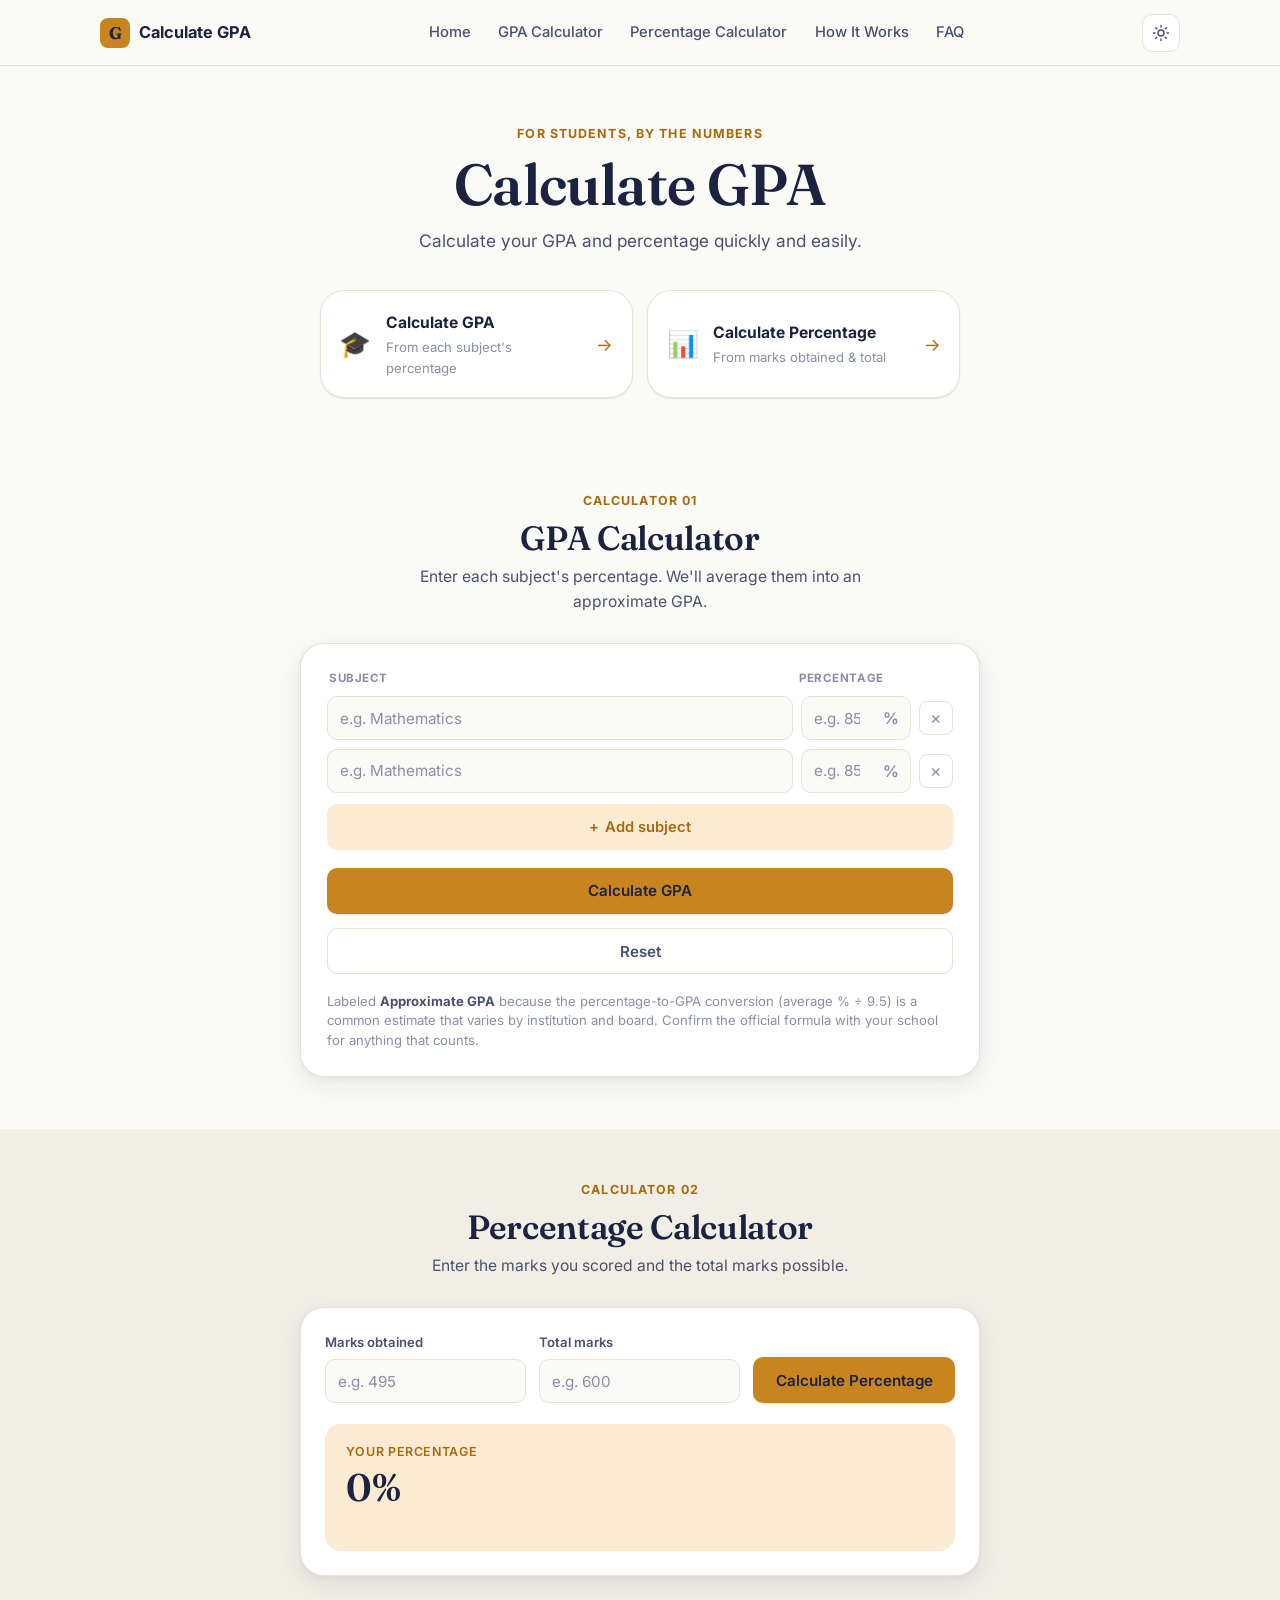
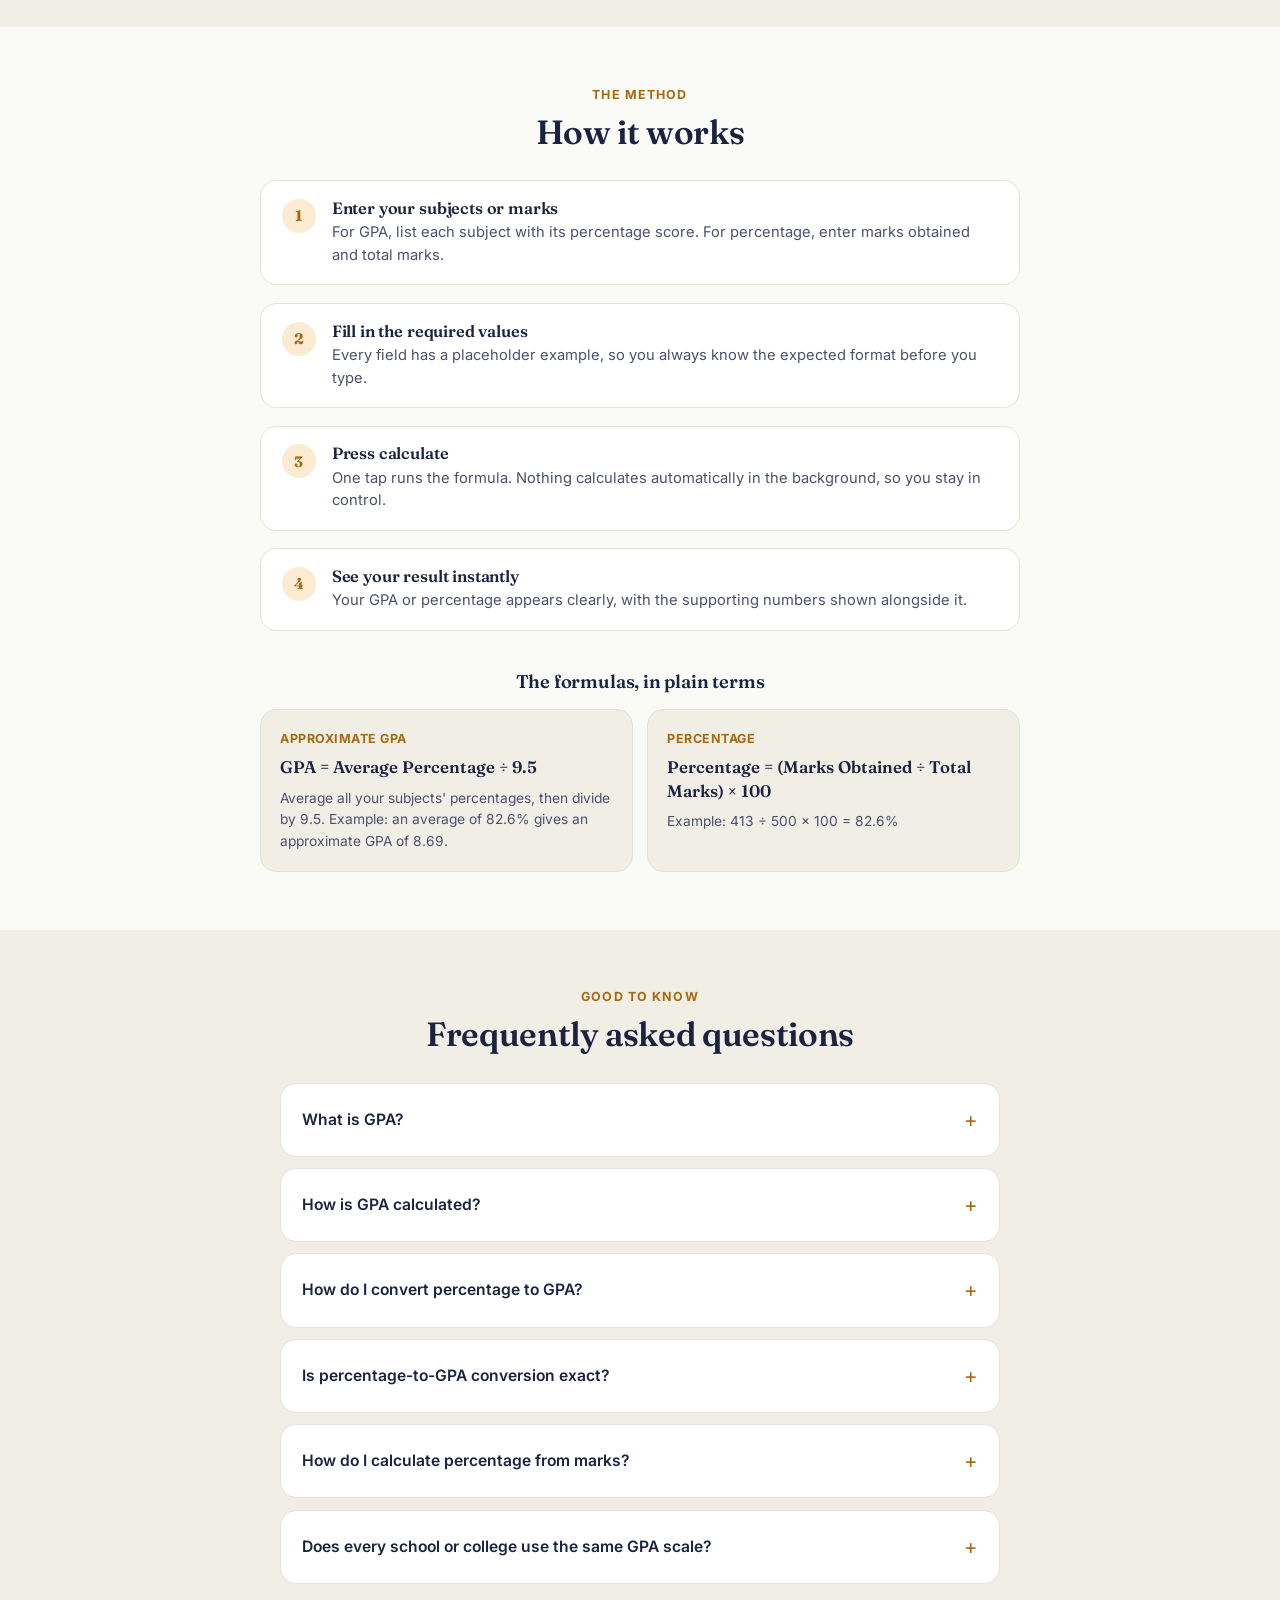
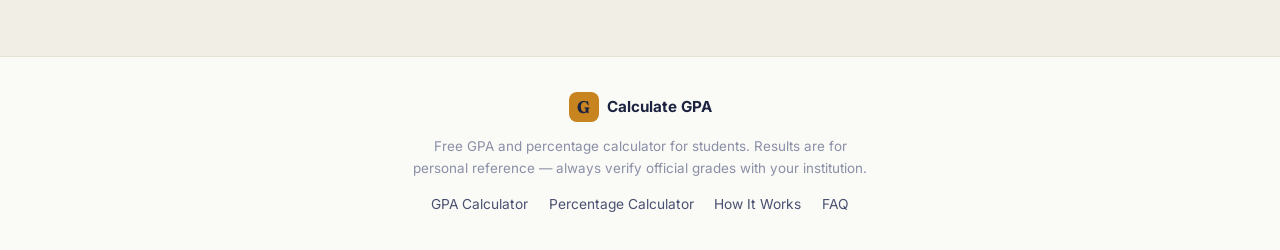
==== index.html @ 75e06c28 "Update index.html" ====
<!DOCTYPE html>
<html lang="en">
<head>
  <meta charset="UTF-8" />
  <meta name="viewport" content="width=device-width, initial-scale=1.0, viewport-fit=cover" />
  <title>Calculate GPA — Free GPA & Percentage Calculator for Students</title>
  <meta name="description" content="Calculate an approximate GPA from your subjects' percentages, or find your percentage from marks obtained and total — instantly, free, no sign-up." />
  <meta name="keywords" content="GPA calculator, calculate GPA, percentage to GPA, GPA from percentage, percentage calculator, marks percentage calculator, approximate GPA calculator" />
  <meta name="author" content="Calculate GPA" />
  <!-- Placeholder domain below — replace calculategpa.app with your real
       domain once deployed (affects SEO canonical URL and social previews). -->
  <link rel="canonical" href="https://calculategpa.app/" />

  <!-- Open Graph -->
  <meta property="og:type" content="website" />
  <meta property="og:title" content="Calculate GPA — Free GPA & Percentage Calculator" />
  <meta property="og:description" content="Calculate an approximate GPA from your subjects' percentages, or find your percentage from marks obtained and total — instantly and free." />
  <meta property="og:url" content="https://calculategpa.app/" />
  <meta property="og:site_name" content="Calculate GPA" />
  <!-- og:image and twitter:image use a relative path here so this project works
       out of the box on any host. Once deployed, consider switching these to an
       absolute URL (e.g. https://yourdomain.com/og-image.png) — some platforms
       (like older link-preview bots) require an absolute path to render previews. -->
  <meta property="og:image" content="og-image.png" />
  <meta property="og:image:width" content="1200" />
  <meta property="og:image:height" content="630" />
  <meta name="twitter:card" content="summary_large_image" />
  <meta name="twitter:title" content="Calculate GPA — Free GPA & Percentage Calculator" />
  <meta name="twitter:description" content="Calculate an approximate GPA from your subjects' percentages, or find your percentage from marks obtained and total — instantly and free." />
  <meta name="twitter:image" content="og-image.png" />

  <meta name="theme-color" content="#1B2340" media="(prefers-color-scheme: dark)" />
  <meta name="theme-color" content="#FAFAF7" media="(prefers-color-scheme: light)" />

<meta name="google-site-verification" content="77v5NJNTMeL6PAMxbau5lH5XI0t3CmDGJPpWb3Ew_7k" />

  <link rel="icon" href="data:image/svg+xml,%3Csvg xmlns='http://www.w3.org/2000/svg' viewBox='0 0 100 100'%3E%3Crect width='100' height='100' rx='22' fill='%23E8A33D'/%3E%3Ctext x='50' y='68' font-size='54' font-family='Georgia,serif' font-weight='700' fill='%231B2340' text-anchor='middle'%3EG%3C/text%3E%3C/svg%3E" />

  <link rel="preconnect" href="https://fonts.googleapis.com" />
  <link rel="preconnect" href="https://fonts.gstatic.com" crossorigin />
  <link href="https://fonts.googleapis.com/css2?family=Fraunces:opsz,wght@9..144,500;9..144,600;9..144,700&family=Inter:wght@400;500;600;700;800&display=swap" rel="stylesheet" />

  <link rel="stylesheet" href="styles.css" />

  <script type="application/ld+json">
  {
    "@context": "https://schema.org",
    "@type": "WebApplication",
    "name": "Calculate GPA",
    "url": "https://calculategpa.app/",
    "applicationCategory": "EducationApplication",
    "operatingSystem": "Any",
    "offers": { "@type": "Offer", "price": "0", "priceCurrency": "USD" },
    "description": "Free online GPA calculator and percentage calculator for students. Estimate your GPA from each subject's percentage, or find your percentage from marks obtained and total."
  }
  </script>
  <script type="application/ld+json">
  {
    "@context": "https://schema.org",
    "@type": "FAQPage",
    "mainEntity": [
      {
        "@type": "Question",
        "name": "What is GPA?",
        "acceptedAnswer": { "@type": "Answer", "text": "GPA stands for Grade Point Average. It is a single number that summarizes your academic performance by converting each grade into a point value and averaging those points, usually weighted by credit hours." }
      },
      {
        "@type": "Question",
        "name": "How is GPA calculated?",
        "acceptedAnswer": { "@type": "Answer", "text": "This calculator averages the percentage you enter for each subject, then divides that average by 9.5 to estimate your GPA: Approximate GPA = Average Percentage ÷ 9.5. Some institutions instead calculate official GPA from letter grades and credit hours, so always confirm the exact method your school uses." }
      },
      {
        "@type": "Question",
        "name": "How do I convert percentage to GPA?",
        "acceptedAnswer": { "@type": "Answer", "text": "A common approximation used by many institutions is GPA = Percentage ÷ 9.5. For example, 82.6% gives an approximate GPA of 8.69." }
      },
      {
        "@type": "Question",
        "name": "Is percentage-to-GPA conversion exact?",
        "acceptedAnswer": { "@type": "Answer", "text": "No. It is an approximation. Different schools, colleges, and countries use different scales, so always confirm the official formula used by your institution for anything official." }
      },
      {
        "@type": "Question",
        "name": "How do I calculate percentage from marks?",
        "acceptedAnswer": { "@type": "Answer", "text": "Percentage = (Marks Obtained ÷ Total Marks) × 100. For example, 413 out of 500 marks equals 82.6%." }
      },
      {
        "@type": "Question",
        "name": "Does every school or college use the same GPA scale?",
        "acceptedAnswer": { "@type": "Answer", "text": "No. GPA scales vary widely — common ones include 4.0, 5.0, and 10.0 scales, each with its own grade-point mapping. Always check your institution's official grading policy." }
      }
    ]
  }
  </script>

</head>
<body>
  <a class="skip-link" href="#main">Skip to content</a>

  <header class="site-header" id="top">
    <div class="header-inner">
      <a class="brand" href="#top" aria-label="Calculate GPA home">
        <span class="brand-mark" aria-hidden="true">G</span>
        <span class="brand-name">Calculate GPA</span>
      </a>

      <nav class="main-nav" aria-label="Primary">
        <a href="#top">Home</a>
        <a href="#gpa-calculator">GPA Calculator</a>
        <a href="#percentage-calculator">Percentage Calculator</a>
        <a href="#how-it-works">How It Works</a>
        <a href="#faq">FAQ</a>
      </nav>

      <div class="header-actions">
        <button type="button" class="theme-toggle" id="themeToggle" aria-label="Switch to light mode" aria-pressed="false">
          <svg class="icon-sun" width="18" height="18" viewBox="0 0 24 24" fill="none" stroke="currentColor" stroke-width="2" stroke-linecap="round" aria-hidden="true"><circle cx="12" cy="12" r="4"/><path d="M12 2v2M12 20v2M4.93 4.93l1.41 1.41M17.66 17.66l1.41 1.41M2 12h2M20 12h2M6.34 17.66l-1.41 1.41M19.07 4.93l-1.41 1.41"/></svg>
          <svg class="icon-moon" width="18" height="18" viewBox="0 0 24 24" fill="none" stroke="currentColor" stroke-width="2" stroke-linecap="round" stroke-linejoin="round" aria-hidden="true"><path d="M21 12.79A9 9 0 1 1 11.21 3 7 7 0 0 0 21 12.79z"/></svg>
        </button>
        <button type="button" class="nav-toggle" id="navToggle" aria-label="Open menu" aria-expanded="false" aria-controls="main-nav">
          <span></span><span></span><span></span>
        </button>
      </div>
    </div>
  </header>

  <main id="main">

    <!-- HERO -->
    <section class="hero">
      <div class="hero-inner">
        <p class="eyebrow">For students, by the numbers</p>
        <h1>Calculate GPA</h1>
        <p class="hero-sub">Calculate your GPA and percentage quickly and easily.</p>

        <div class="hero-cards">
          <a href="#gpa-calculator" class="hero-card hero-card--gpa">
            <span class="hero-card-icon" aria-hidden="true">🎓</span>
            <span class="hero-card-text">
              <span class="hero-card-title">Calculate GPA</span>
              <span class="hero-card-desc">From each subject's percentage</span>
            </span>
            <span class="hero-card-arrow" aria-hidden="true">→</span>
          </a>
          <a href="#percentage-calculator" class="hero-card hero-card--pct">
            <span class="hero-card-icon" aria-hidden="true">📊</span>
            <span class="hero-card-text">
              <span class="hero-card-title">Calculate Percentage</span>
              <span class="hero-card-desc">From marks obtained &amp; total</span>
            </span>
            <span class="hero-card-arrow" aria-hidden="true">→</span>
          </a>
        </div>
      </div>
    </section>

    <!-- GPA CALCULATOR -->
    <section class="calc-section" id="gpa-calculator" aria-labelledby="gpa-heading">
      <div class="calc-inner">
        <div class="section-head">
          <p class="eyebrow">Calculator 01</p>
          <h2 id="gpa-heading">GPA Calculator</h2>
          <p class="section-sub">Enter each subject's percentage. We'll average them into an approximate GPA.</p>
        </div>

        <div class="calc-card">
          <form id="gpaForm" novalidate>
            <div class="subject-table">
              <div class="subject-row-head" aria-hidden="true">
                <span>Subject</span>
                <span>Percentage</span>
                <span></span>
              </div>
              <div id="subjectList" class="subject-list"></div>
            </div>

            <button type="button" id="addSubjectBtn" class="btn btn--ghost btn--add">
              <span aria-hidden="true">+</span> Add subject
            </button>

            <p id="gpaError" class="form-error" role="alert" hidden></p>

            <button type="submit" class="btn btn--primary btn--calculate">Calculate GPA</button>
          </form>

          <div class="result-panel" id="gpaResultPanel" hidden tabindex="-1">
            <p class="result-eyebrow">Approximate GPA</p>
            <div class="result-body">
              <div class="result-seal" id="gpaSeal">
                <svg class="seal-ring" viewBox="0 0 120 120" aria-hidden="true">
                  <circle cx="60" cy="60" r="54" />
                </svg>
                <div class="seal-value" id="gpaValue">0.00</div>
              </div>
              <dl class="result-stats">
                <div class="result-stat">
                  <dt>Average percentage</dt>
                  <dd id="avgPercentage">0%</dd>
                </div>
                <div class="result-stat">
                  <dt>Subjects counted</dt>
                  <dd id="subjectCount">0</dd>
                </div>
              </dl>
            </div>
          </div>

          <button type="button" id="resetGpaBtn" class="btn btn--reset btn--reset-block">Reset</button>

          <p class="approx-note">Labeled <strong>Approximate GPA</strong> because the percentage-to-GPA conversion (average % ÷ 9.5) is a common estimate that varies by institution and board. Confirm the official formula with your school for anything that counts.</p>
        </div>
      </div>
    </section>

    <!-- PERCENTAGE CALCULATOR -->
    <section class="calc-section calc-section--alt" id="percentage-calculator" aria-labelledby="pct-heading">
      <div class="calc-inner">
        <div class="section-head">
          <p class="eyebrow">Calculator 02</p>
          <h2 id="pct-heading">Percentage Calculator</h2>
          <p class="section-sub">Enter the marks you scored and the total marks possible.</p>
        </div>

        <div class="calc-card calc-card--compact">
          <form id="pctForm" class="inline-form" novalidate>
            <div class="field">
              <label for="marksObtained">Marks obtained</label>
              <input type="number" id="marksObtained" name="marksObtained" inputmode="decimal" step="0.01" min="0" placeholder="e.g. 495" required />
            </div>
            <div class="field">
              <label for="marksTotal">Total marks</label>
              <input type="number" id="marksTotal" name="marksTotal" inputmode="decimal" step="0.01" min="0.01" placeholder="e.g. 600" required />
            </div>
            <button type="submit" class="btn btn--primary">Calculate Percentage</button>
          </form>
          <p id="pctFormError" class="form-error" role="alert" hidden></p>

          <div class="mini-result" id="pctFormResult" hidden>
            <span class="mini-result-label">Your percentage</span>
            <span class="mini-result-value" id="pctFormValue">0%</span>
            <span class="mini-result-tag" id="pctFormSub">&nbsp;</span>
          </div>
        </div>
      </div>
    </section>

    <!-- HOW IT WORKS -->
    <section class="how-section" id="how-it-works" aria-labelledby="how-heading">
      <div class="how-inner">
        <div class="section-head">
          <p class="eyebrow">The method</p>
          <h2 id="how-heading">How it works</h2>
        </div>

        <ol class="steps-list">
          <li class="step">
            <span class="step-index">1</span>
            <div class="step-body">
              <h3>Enter your subjects or marks</h3>
              <p>For GPA, list each subject with its percentage score. For percentage, enter marks obtained and total marks.</p>
            </div>
          </li>
          <li class="step">
            <span class="step-index">2</span>
            <div class="step-body">
              <h3>Fill in the required values</h3>
              <p>Every field has a placeholder example, so you always know the expected format before you type.</p>
            </div>
          </li>
          <li class="step">
            <span class="step-index">3</span>
            <div class="step-body">
              <h3>Press calculate</h3>
              <p>One tap runs the formula. Nothing calculates automatically in the background, so you stay in control.</p>
            </div>
          </li>
          <li class="step">
            <span class="step-index">4</span>
            <div class="step-body">
              <h3>See your result instantly</h3>
              <p>Your GPA or percentage appears clearly, with the supporting numbers shown alongside it.</p>
            </div>
          </li>
        </ol>

        <div class="formula-block">
          <h3>The formulas, in plain terms</h3>
          <div class="formula-grid">
            <div class="formula-card">
              <p class="formula-name">Approximate GPA</p>
              <p class="formula-expr">GPA = Average Percentage ÷ 9.5</p>
              <p class="formula-desc">Average all your subjects' percentages, then divide by 9.5. Example: an average of 82.6% gives an approximate GPA of 8.69.</p>
            </div>
            <div class="formula-card">
              <p class="formula-name">Percentage</p>
              <p class="formula-expr">Percentage = (Marks Obtained ÷ Total Marks) × 100</p>
              <p class="formula-desc">Example: 413 ÷ 500 × 100 = 82.6%</p>
            </div>
          </div>
        </div>
      </div>
    </section>

    <!-- FAQ -->
    <section class="faq-section" id="faq" aria-labelledby="faq-heading">
      <div class="faq-inner">
        <div class="section-head">
          <p class="eyebrow">Good to know</p>
          <h2 id="faq-heading">Frequently asked questions</h2>
        </div>

        <div class="faq-list">
          <details class="faq-item">
            <summary>What is GPA?</summary>
            <p>GPA stands for Grade Point Average. It's a single number that summarizes your academic performance by converting each grade into a point value and averaging those points, typically weighted by credit hours.</p>
          </details>
          <details class="faq-item">
            <summary>How is GPA calculated?</summary>
            <p>This calculator averages the percentage you enter for each subject, then divides that average by 9.5: <strong>Approximate GPA = Average Percentage ÷ 9.5</strong>. Some institutions instead calculate official GPA from letter grades and credit hours, so always confirm the exact method your school uses.</p>
          </details>
          <details class="faq-item">
            <summary>How do I convert percentage to GPA?</summary>
            <p>A widely used approximation is <strong>GPA = Percentage ÷ 9.5</strong>. For example, 82.6% gives an approximate GPA of 8.69. This tool labels that result "Approximate GPA" for that reason.</p>
          </details>
          <details class="faq-item">
            <summary>Is percentage-to-GPA conversion exact?</summary>
            <p>No — it's an approximation, not an official conversion. Different boards, schools, and countries use different scales and formulas, so always confirm the exact method used by your own institution for anything official.</p>
          </details>
          <details class="faq-item">
            <summary>How do I calculate percentage from marks?</summary>
            <p><strong>Percentage = (Marks Obtained ÷ Total Marks) × 100.</strong> For example, scoring 413 out of 500 marks gives 82.6%.</p>
          </details>
          <details class="faq-item">
            <summary>Does every school or college use the same GPA scale?</summary>
            <p>No. Common scales include 4.0, 5.0, and 10.0, each with its own grade-point mapping, and some institutions define their own entirely. Always check your school's official grading policy when it matters for your records.</p>
          </details>
        </div>
      </div>
    </section>

  </main>

  <footer class="site-footer">
    <div class="footer-inner">
      <div class="footer-brand">
        <span class="brand-mark" aria-hidden="true">G</span>
        <span>Calculate GPA</span>
      </div>
      <p class="footer-note">Free GPA and percentage calculator for students. Results are for personal reference — always verify official grades with your institution.</p>
      <nav class="footer-nav" aria-label="Footer">
        <a href="#gpa-calculator">GPA Calculator</a>
        <a href="#percentage-calculator">Percentage Calculator</a>
        <a href="#how-it-works">How It Works</a>
        <a href="#faq">FAQ</a>
      </nav>
    </div>
  </footer>

  <script src="script.js"></script>
</body>
</html>
---- styles.css ----
/* ==========================================================================
   Calculate GPA — Design tokens
   Palette: ink navy + paper + chalk-gold accent (report-card / transcript feel)
   Type: Fraunces (display/numerals) + Inter (UI)
   ========================================================================== */

:root {
  /* Light theme (default) */
  --bg: #FAFAF7;
  --bg-alt: #F1EEE6;
  --surface: #FFFFFF;
  --surface-border: #E7E2D6;
  --ink: #1B2340;
  --ink-soft: #4A5170;
  --ink-faint: #8A8FA6;
  --accent: #C7841F;
  --accent-strong: #A9690F;
  --accent-tint: #FBEBD3;
  --good: #2F7D5A;
  --good-tint: #E1F1E9;
  --bad: #B84C3E;
  --bad-tint: #FBE7E3;
  --shadow-sm: 0 1px 2px rgba(27, 35, 64, 0.06), 0 1px 1px rgba(27, 35, 64, 0.04);
  --shadow-md: 0 8px 24px rgba(27, 35, 64, 0.08), 0 2px 6px rgba(27, 35, 64, 0.05);
  --shadow-lg: 0 20px 48px rgba(27, 35, 64, 0.14), 0 4px 12px rgba(27, 35, 64, 0.06);
  --radius-sm: 10px;
  --radius-md: 16px;
  --radius-lg: 24px;
  --focus-ring: #C7841F;

  --font-display: "Fraunces", Georgia, serif;
  --font-body: "Inter", -apple-system, BlinkMacSystemFont, "Segoe UI", sans-serif;

  color-scheme: light;
}

:root.dark {
  --bg: #14192C;
  --bg-alt: #1B2340;
  --surface: #1E2540;
  --surface-border: #333C60;
  --ink: #F3F2EC;
  --ink-soft: #C4C8DA;
  --ink-faint: #8991B5;
  --accent: #F0B24B;
  --accent-strong: #F6C56E;
  --accent-tint: rgba(240, 178, 75, 0.14);
  --good: #6FCB9F;
  --good-tint: rgba(111, 203, 159, 0.14);
  --bad: #E58A7C;
  --bad-tint: rgba(229, 138, 124, 0.14);
  --shadow-sm: 0 1px 2px rgba(0, 0, 0, 0.3);
  --shadow-md: 0 8px 24px rgba(0, 0, 0, 0.35);
  --shadow-lg: 0 24px 56px rgba(0, 0, 0, 0.45);
  --focus-ring: #F0B24B;

  color-scheme: dark;
}

* { box-sizing: border-box; }
html { scroll-behavior: smooth; }

@media (prefers-reduced-motion: reduce) {
  html { scroll-behavior: auto; }
  *, *::before, *::after {
    animation-duration: 0.01ms !important;
    animation-iteration-count: 1 !important;
    transition-duration: 0.01ms !important;
    scroll-behavior: auto !important;
  }
}

body {
  margin: 0;
  background: var(--bg);
  color: var(--ink);
  font-family: var(--font-body);
  font-size: 16px;
  line-height: 1.55;
  -webkit-font-smoothing: antialiased;
  transition: background 0.25s ease, color 0.25s ease;
}

h1, h2, h3 {
  font-family: var(--font-display);
  color: var(--ink);
  margin: 0;
  line-height: 1.12;
  letter-spacing: -0.01em;
}

p { margin: 0; }
ul, ol { margin: 0; padding: 0; }
button { font-family: inherit; }

a {
  color: inherit;
  text-decoration: none;
}

:focus-visible {
  outline: 2px solid var(--focus-ring);
  outline-offset: 2px;
  border-radius: 4px;
}

.skip-link {
  position: absolute;
  left: -9999px;
  top: 0;
  background: var(--accent);
  color: var(--ink);
  padding: 0.75rem 1.25rem;
  z-index: 1000;
  border-radius: 0 0 8px 0;
  font-weight: 600;
}
.skip-link:focus { left: 0; }

.sr-only {
  position: absolute;
  width: 1px;
  height: 1px;
  padding: 0;
  margin: -1px;
  overflow: hidden;
  clip: rect(0, 0, 0, 0);
  white-space: nowrap;
  border: 0;
}

.eyebrow {
  font-family: var(--font-body);
  font-size: 0.78rem;
  font-weight: 700;
  letter-spacing: 0.09em;
  text-transform: uppercase;
  color: var(--accent-strong);
  margin: 0 0 0.6rem;
}

/* ==========================================================================
   Header
   ========================================================================== */

.site-header {
  position: sticky;
  top: 0;
  z-index: 100;
  background: color-mix(in srgb, var(--bg) 88%, transparent);
  backdrop-filter: blur(10px);
  -webkit-backdrop-filter: blur(10px);
  border-bottom: 1px solid var(--surface-border);
}

.header-inner {
  max-width: 1120px;
  margin: 0 auto;
  padding: 0.85rem 1.25rem;
  display: flex;
  align-items: center;
  justify-content: space-between;
  gap: 1rem;
}

.brand {
  display: flex;
  align-items: center;
  gap: 0.55rem;
  font-weight: 700;
  font-size: 1.02rem;
}

.brand-mark {
  display: inline-flex;
  align-items: center;
  justify-content: center;
  width: 30px;
  height: 30px;
  border-radius: 8px;
  background: var(--accent);
  color: var(--ink);
  font-family: var(--font-display);
  font-weight: 700;
  font-size: 1.05rem;
  flex-shrink: 0;
}

.brand-name { color: var(--ink); }

.main-nav {
  display: flex;
  align-items: center;
  gap: 1.7rem;
}

.main-nav a {
  font-size: 0.92rem;
  font-weight: 500;
  color: var(--ink-soft);
  transition: color 0.15s ease;
  white-space: nowrap;
}

.main-nav a:hover { color: var(--accent-strong); }

.header-actions {
  display: flex;
  align-items: center;
  gap: 0.5rem;
}

.theme-toggle {
  display: inline-flex;
  align-items: center;
  justify-content: center;
  width: 38px;
  height: 38px;
  border-radius: 10px;
  border: 1px solid var(--surface-border);
  background: var(--surface);
  color: var(--ink-soft);
  cursor: pointer;
  transition: border-color 0.15s ease, color 0.15s ease, transform 0.15s ease;
}
.theme-toggle:hover { color: var(--accent-strong); border-color: var(--accent); }
.theme-toggle:active { transform: scale(0.94); }

.icon-moon { display: none; }
:root.dark .icon-sun { display: none; }
:root.dark .icon-moon { display: block; }

.nav-toggle {
  display: none;
  flex-direction: column;
  justify-content: center;
  gap: 4px;
  width: 38px;
  height: 38px;
  border-radius: 10px;
  border: 1px solid var(--surface-border);
  background: var(--surface);
  cursor: pointer;
}
.nav-toggle span {
  display: block;
  width: 16px;
  height: 2px;
  margin: 0 auto;
  background: var(--ink-soft);
  border-radius: 2px;
  transition: transform 0.2s ease, opacity 0.2s ease;
}
.nav-toggle[aria-expanded="true"] span:nth-child(1) { transform: translateY(6px) rotate(45deg); }
.nav-toggle[aria-expanded="true"] span:nth-child(2) { opacity: 0; }
.nav-toggle[aria-expanded="true"] span:nth-child(3) { transform: translateY(-6px) rotate(-45deg); }

/* ==========================================================================
   Hero
   ========================================================================== */

.hero {
  max-width: 1120px;
  margin: 0 auto;
  padding: 3.6rem 1.25rem 2.6rem;
  text-align: center;
}

.hero-inner { max-width: 640px; margin: 0 auto; }

.hero h1 {
  font-size: clamp(2.4rem, 7vw, 3.6rem);
  font-weight: 600;
  margin-bottom: 0.7rem;
}

.hero-sub {
  font-size: 1.08rem;
  color: var(--ink-soft);
  margin-bottom: 2.2rem;
}

.hero-cards {
  display: grid;
  grid-template-columns: 1fr 1fr;
  gap: 0.9rem;
}

.hero-card {
  display: flex;
  align-items: center;
  gap: 0.9rem;
  padding: 1.2rem 1.15rem;
  background: var(--surface);
  border: 1px solid var(--surface-border);
  border-radius: var(--radius-lg);
  box-shadow: var(--shadow-sm);
  text-align: left;
  transition: transform 0.18s ease, box-shadow 0.18s ease, border-color 0.18s ease;
}

.hero-card:hover {
  transform: translateY(-3px);
  box-shadow: var(--shadow-md);
  border-color: var(--accent);
}

.hero-card-icon { font-size: 1.6rem; flex-shrink: 0; }

.hero-card-text { display: flex; flex-direction: column; gap: 0.15rem; flex: 1; min-width: 0; }

.hero-card-title {
  font-weight: 700;
  font-size: 0.98rem;
  color: var(--ink);
}

.hero-card-desc {
  font-size: 0.82rem;
  color: var(--ink-faint);
}

.hero-card-arrow {
  color: var(--accent-strong);
  font-size: 1.1rem;
  flex-shrink: 0;
  transition: transform 0.18s ease;
}
.hero-card:hover .hero-card-arrow { transform: translateX(3px); }

/* ==========================================================================
   Section shells
   ========================================================================== */

.calc-section {
  padding: 3.2rem 1.25rem;
  scroll-margin-top: 70px;
}

.calc-section--alt { background: var(--bg-alt); }

.calc-inner { max-width: 680px; margin: 0 auto; }

.section-head { margin-bottom: 1.8rem; text-align: center; }

.section-head h2 {
  font-size: clamp(1.6rem, 4vw, 2.1rem);
  font-weight: 600;
  margin-bottom: 0.5rem;
}

.section-sub {
  color: var(--ink-soft);
  font-size: 0.98rem;
  max-width: 480px;
  margin: 0 auto;
}

.section-sub--tight { margin: 0 0 1.1rem; text-align: left; max-width: none; }

/* ==========================================================================
   Calculator card
   ========================================================================== */

.calc-card {
  background: var(--surface);
  border: 1px solid var(--surface-border);
  border-radius: var(--radius-lg);
  padding: 1.6rem;
  box-shadow: var(--shadow-md);
}

.calc-card--compact { padding: 1.5rem; }

.calc-card + .calc-card { margin-top: 1rem; }

/* Subject table (GPA calculator) */

.subject-table { display: flex; flex-direction: column; gap: 0.55rem; }

.subject-row {
  display: grid;
  grid-template-columns: 1fr 110px 34px;
  gap: 0.5rem;
  align-items: center;
}

.subject-row-head {
  display: grid;
  grid-template-columns: 1fr 110px 34px;
  gap: 0.5rem;
  align-items: center;
  padding: 0 0.15rem;
  font-size: 0.72rem;
  font-weight: 700;
  letter-spacing: 0.05em;
  text-transform: uppercase;
  color: var(--ink-faint);
}

@media (max-width: 620px) {
  .subject-row-head { display: none; }
}

.subject-list { display: flex; flex-direction: column; gap: 0.55rem; }

.field-input,
input[type="text"],
input[type="number"],
select {
  width: 100%;
  padding: 0.7rem 0.75rem;
  border: 1px solid var(--surface-border);
  border-radius: var(--radius-sm);
  background: var(--bg);
  color: var(--ink);
  font-family: var(--font-body);
  font-size: 0.95rem;
  transition: border-color 0.15s ease, box-shadow 0.15s ease;
  min-height: 44px;
}

.field-input::placeholder,
input::placeholder { color: var(--ink-faint); }

.field-input:focus,
input:focus,
select:focus {
  border-color: var(--accent);
  box-shadow: 0 0 0 3px var(--accent-tint);
  outline: none;
}

select { cursor: pointer; appearance: none; background-image: url("data:image/svg+xml,%3Csvg xmlns='http://www.w3.org/2000/svg' width='12' height='8' viewBox='0 0 12 8'%3E%3Cpath d='M1 1l5 5 5-5' stroke='%238A8FA6' stroke-width='1.6' fill='none' stroke-linecap='round'/%3E%3C/svg%3E"); background-repeat: no-repeat; background-position: right 0.7rem center; padding-right: 1.9rem; }

.remove-subject {
  display: inline-flex;
  align-items: center;
  justify-content: center;
  width: 34px;
  height: 34px;
  border-radius: 8px;
  border: 1px solid var(--surface-border);
  background: transparent;
  color: var(--ink-faint);
  cursor: pointer;
  font-size: 1.1rem;
  line-height: 1;
  min-height: 34px;
  transition: color 0.15s ease, border-color 0.15s ease, background 0.15s ease;
}

@media (max-width: 620px) {
  .remove-subject { min-height: 40px; font-size: 1.3rem; }
}
.remove-subject:hover { color: var(--bad); border-color: var(--bad); background: var(--bad-tint); }
.remove-subject:disabled { opacity: 0.35; cursor: not-allowed; }
.remove-subject:disabled:hover { color: var(--ink-faint); border-color: var(--surface-border); background: transparent; }

/* Buttons */

.btn {
  display: inline-flex;
  align-items: center;
  justify-content: center;
  gap: 0.4rem;
  min-height: 46px;
  padding: 0.7rem 1.4rem;
  border-radius: var(--radius-sm);
  border: none;
  font-weight: 600;
  font-size: 0.95rem;
  cursor: pointer;
  transition: transform 0.12s ease, box-shadow 0.15s ease, background 0.15s ease, border-color 0.15s ease, opacity 0.15s ease;
}
.btn:active { transform: scale(0.98); }

.btn--primary {
  background: var(--accent);
  color: #1B2340;
  box-shadow: var(--shadow-sm);
}
.btn--primary:hover { background: var(--accent-strong); box-shadow: var(--shadow-md); }

.btn--reset {
  background: transparent;
  color: var(--ink-soft);
  border: 1px solid var(--surface-border);
}
.btn--reset:hover { border-color: var(--bad); color: var(--bad); }

.btn--ghost {
  background: var(--accent-tint);
  color: var(--accent-strong);
  width: 100%;
  margin-top: 0.7rem;
}
.btn--ghost:hover { background: var(--accent); color: #1B2340; }

.btn--add { font-size: 0.92rem; }

.btn--calculate {
  width: 100%;
  margin-top: 1.1rem;
}

.btn--reset-block {
  width: 100%;
  margin-top: 0.9rem;
}

.form-error {
  margin-top: 0.8rem;
  padding: 0.65rem 0.9rem;
  background: var(--bad-tint);
  color: var(--bad);
  border-radius: var(--radius-sm);
  font-size: 0.88rem;
  font-weight: 500;
}

/* Inline forms (percentage calculators) */

.inline-form {
  display: flex;
  flex-wrap: wrap;
  align-items: flex-end;
  gap: 0.8rem;
}

.field { display: flex; flex-direction: column; gap: 0.4rem; flex: 1; min-width: 140px; }

.field label {
  font-size: 0.82rem;
  font-weight: 600;
  color: var(--ink-soft);
}

.input-suffix { position: relative; }
.input-suffix input { padding-right: 2.2rem; }
.input-suffix .suffix {
  position: absolute;
  right: 0.8rem;
  top: 50%;
  transform: translateY(-50%);
  color: var(--ink-faint);
  font-weight: 600;
  pointer-events: none;
}

.inline-form .btn { flex-shrink: 0; }

/* ==========================================================================
   Result panel — compact "approximate GPA" card
   ========================================================================== */

.result-panel {
  margin-top: 1rem;
  padding: 0.9rem 1.05rem 1rem;
  background: var(--accent-tint);
  border: 1px solid var(--surface-border);
  border-radius: var(--radius-md);
  animation: resultIn 0.35s ease;
}
.result-panel:focus { outline: 2px solid var(--focus-ring); outline-offset: 3px; }

@keyframes resultIn {
  from { opacity: 0; transform: translateY(6px); }
  to { opacity: 1; transform: translateY(0); }
}

.result-eyebrow {
  margin: 0 0 0.6rem;
  font-size: 0.68rem;
  font-weight: 700;
  letter-spacing: 0.08em;
  text-transform: uppercase;
  color: var(--accent-strong);
}

.result-body {
  display: flex;
  align-items: center;
  gap: 1rem;
}

.result-seal {
  position: relative;
  width: 68px;
  height: 68px;
  flex-shrink: 0;
  display: flex;
  align-items: center;
  justify-content: center;
}

.seal-ring {
  position: absolute;
  inset: 0;
  width: 100%;
  height: 100%;
  transform: rotate(-90deg);
}
.seal-ring circle {
  fill: none;
  stroke: var(--accent);
  stroke-width: 5;
  stroke-linecap: round;
  stroke-dasharray: 339.3;
  stroke-dashoffset: 339.3;
  transition: stroke-dashoffset 0.9s cubic-bezier(0.16, 1, 0.3, 1);
}
.result-seal.is-filled .seal-ring circle { stroke-dashoffset: var(--seal-offset, 0); }

.seal-value {
  font-family: var(--font-display);
  font-size: 1.35rem;
  font-weight: 700;
  color: var(--ink);
  z-index: 1;
  line-height: 1;
}

.result-stats {
  display: flex;
  flex-direction: column;
  gap: 0.32rem;
  margin: 0;
  min-width: 0;
}

.result-stat {
  display: flex;
  align-items: baseline;
  gap: 0.4rem;
}

.result-stat dt {
  font-size: 0.74rem;
  color: var(--ink-faint);
  margin: 0;
  white-space: nowrap;
}

.result-stat dd {
  margin: 0;
  font-family: var(--font-body);
  font-size: 0.95rem;
  font-weight: 700;
  color: var(--ink);
}

/* Mini result (inline calculators) */

.mini-result {
  margin-top: 1.3rem;
  padding: 1.1rem 1.3rem;
  background: var(--accent-tint);
  border-radius: var(--radius-md);
  display: flex;
  flex-direction: column;
  gap: 0.2rem;
  animation: resultIn 0.35s ease;
}

.mini-result-label {
  font-size: 0.78rem;
  font-weight: 600;
  color: var(--accent-strong);
  text-transform: uppercase;
  letter-spacing: 0.05em;
}

.mini-result-value {
  font-family: var(--font-display);
  font-size: 2.4rem;
  font-weight: 600;
  color: var(--ink);
  line-height: 1.2;
}

.mini-result-tag {
  font-size: 0.82rem;
  color: var(--ink-soft);
}

/* Approximate-GPA disclaimer note */

.approx-note {
  margin-top: 1.1rem;
  font-size: 0.82rem;
  color: var(--ink-faint);
  line-height: 1.5;
}
.approx-note strong { color: var(--ink-soft); }

/* ==========================================================================
   How it works
   ========================================================================== */

.how-section { padding: 3.6rem 1.25rem; scroll-margin-top: 70px; }
.how-inner { max-width: 760px; margin: 0 auto; }

.steps-list {
  list-style: none;
  display: flex;
  flex-direction: column;
  gap: 1.1rem;
  margin-bottom: 2.6rem;
}

.step {
  display: flex;
  gap: 1rem;
  align-items: flex-start;
  background: var(--surface);
  border: 1px solid var(--surface-border);
  border-radius: var(--radius-md);
  padding: 1.1rem 1.3rem;
}

.step-index {
  flex-shrink: 0;
  width: 34px;
  height: 34px;
  display: inline-flex;
  align-items: center;
  justify-content: center;
  background: var(--accent-tint);
  color: var(--accent-strong);
  border-radius: 50%;
  font-family: var(--font-display);
  font-weight: 700;
  font-size: 0.95rem;
}

.step-body h3 { font-size: 1.02rem; font-weight: 600; margin-bottom: 0.25rem; }
.step-body p { color: var(--ink-soft); font-size: 0.92rem; }

.formula-block h3 {
  font-size: 1.15rem;
  font-weight: 600;
  margin-bottom: 1rem;
  text-align: center;
}

.formula-grid {
  display: grid;
  grid-template-columns: repeat(auto-fit, minmax(220px, 1fr));
  gap: 0.9rem;
}

.formula-card {
  background: var(--bg-alt);
  border: 1px solid var(--surface-border);
  border-radius: var(--radius-md);
  padding: 1.2rem;
}

.formula-name {
  font-size: 0.78rem;
  font-weight: 700;
  color: var(--accent-strong);
  text-transform: uppercase;
  letter-spacing: 0.04em;
  margin-bottom: 0.5rem;
}

.formula-expr {
  font-family: var(--font-display);
  font-size: 1.05rem;
  font-weight: 600;
  color: var(--ink);
  margin-bottom: 0.5rem;
  line-height: 1.4;
}

.formula-desc { font-size: 0.86rem; color: var(--ink-soft); }

/* ==========================================================================
   FAQ
   ========================================================================== */

.faq-section { padding: 3.6rem 1.25rem 4.5rem; background: var(--bg-alt); scroll-margin-top: 70px; }
.faq-inner { max-width: 720px; margin: 0 auto; }

.faq-list { display: flex; flex-direction: column; gap: 0.7rem; }

.faq-item {
  background: var(--surface);
  border: 1px solid var(--surface-border);
  border-radius: var(--radius-md);
  padding: 0.2rem 0;
}

.faq-item summary {
  cursor: pointer;
  padding: 1.05rem 1.3rem;
  font-weight: 600;
  font-size: 0.98rem;
  list-style: none;
  display: flex;
  justify-content: space-between;
  align-items: center;
  gap: 1rem;
}
.faq-item summary::-webkit-details-marker { display: none; }
.faq-item summary::after {
  content: "+";
  font-size: 1.3rem;
  color: var(--accent-strong);
  flex-shrink: 0;
  transition: transform 0.2s ease;
  font-weight: 400;
}
.faq-item[open] summary::after { transform: rotate(45deg); }

.faq-item p {
  padding: 0 1.3rem 1.2rem;
  color: var(--ink-soft);
  font-size: 0.94rem;
  line-height: 1.6;
}

/* ==========================================================================
   Footer
   ========================================================================== */

.site-footer {
  border-top: 1px solid var(--surface-border);
  padding: 2.2rem 1.25rem;
}

.footer-inner {
  max-width: 1120px;
  margin: 0 auto;
  display: flex;
  flex-direction: column;
  align-items: center;
  gap: 0.9rem;
  text-align: center;
}

.footer-brand {
  display: flex;
  align-items: center;
  gap: 0.5rem;
  font-weight: 700;
  font-size: 0.95rem;
}

.footer-note {
  color: var(--ink-faint);
  font-size: 0.84rem;
  max-width: 460px;
  line-height: 1.6;
}

.footer-nav { display: flex; gap: 1.3rem; flex-wrap: wrap; justify-content: center; }
.footer-nav a { font-size: 0.86rem; color: var(--ink-soft); }
.footer-nav a:hover { color: var(--accent-strong); }

/* ==========================================================================
   Responsive
   ========================================================================== */

@media (max-width: 760px) {
  .main-nav { display: none; }
  .nav-toggle { display: flex; }

  .main-nav.is-open {
    display: flex;
    flex-direction: column;
    position: absolute;
    top: 100%;
    left: 0;
    right: 0;
    background: var(--bg);
    border-bottom: 1px solid var(--surface-border);
    padding: 0.5rem 1.25rem 1rem;
    gap: 0;
    box-shadow: var(--shadow-md);
  }
  .main-nav.is-open a {
    padding: 0.8rem 0;
    border-bottom: 1px solid var(--surface-border);
  }
  .main-nav.is-open a:last-child { border-bottom: none; }
}

@media (max-width: 620px) {
  .hero-cards { grid-template-columns: 1fr; }

  .subject-row {
    grid-template-columns: 1fr;
    gap: 0.4rem;
    padding: 0.8rem;
    background: var(--bg-alt);
    border-radius: var(--radius-sm);
  }
  .subject-row .field-row {
    display: grid;
    grid-template-areas:
      "name name"
      "pct remove";
    grid-template-columns: 1fr 34px;
    gap: 0.5rem;
    align-items: end;
  }
  .subject-row .field-row .field-input-wrap:nth-child(1) { grid-area: name; }
  .subject-row .field-row .field-input-wrap:nth-child(2) { grid-area: pct; }
  .subject-row .field-row .remove-subject { grid-area: remove; width: 100%; height: 100%; border-radius: var(--radius-sm); }

  .subject-row .field-row .sr-only {
    position: static;
    display: block;
    width: auto;
    height: auto;
    margin: 0 0 0.3rem;
    padding: 0;
    clip: auto;
    overflow: visible;
    font-size: 0.72rem;
    font-weight: 600;
    color: var(--ink-faint);
    text-transform: uppercase;
    letter-spacing: 0.04em;
  }

  .result-body { gap: 0.85rem; }
}

@media (min-width: 621px) {
  .subject-row .field-row { display: contents; }
}
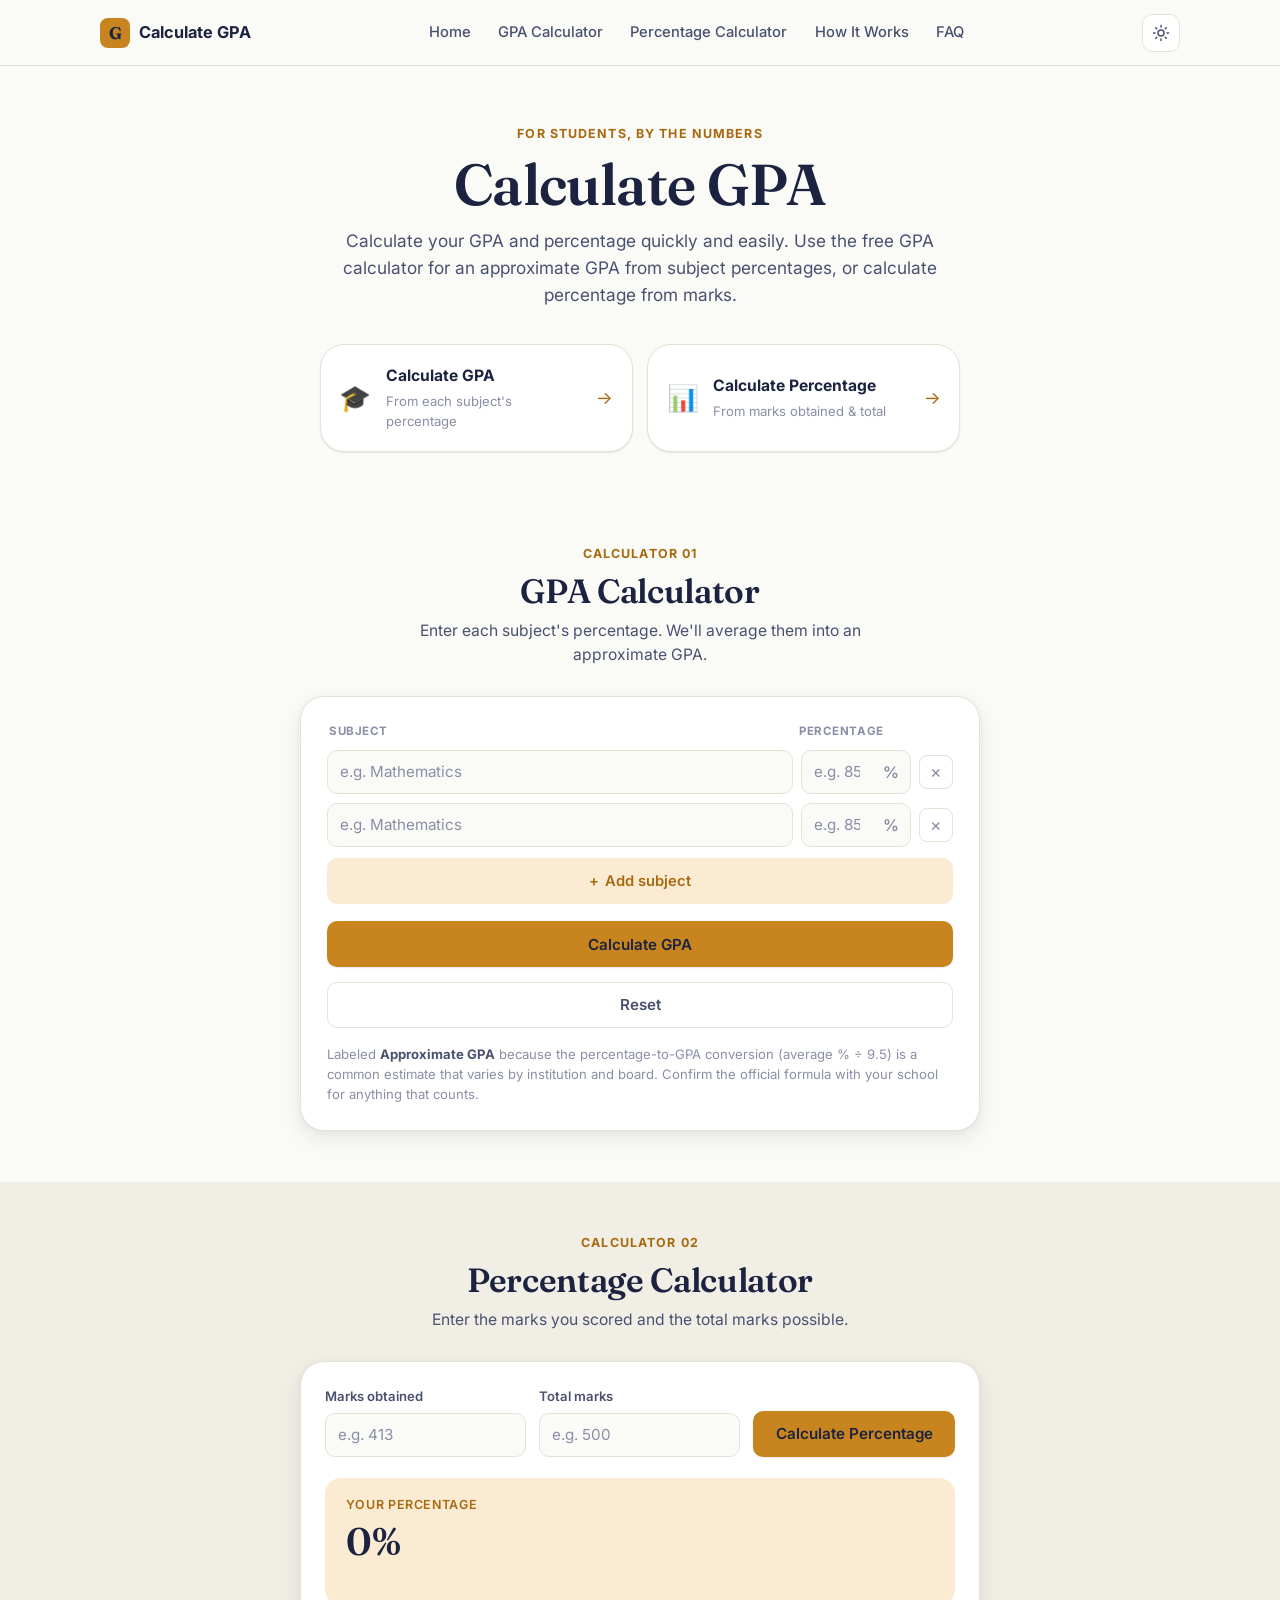
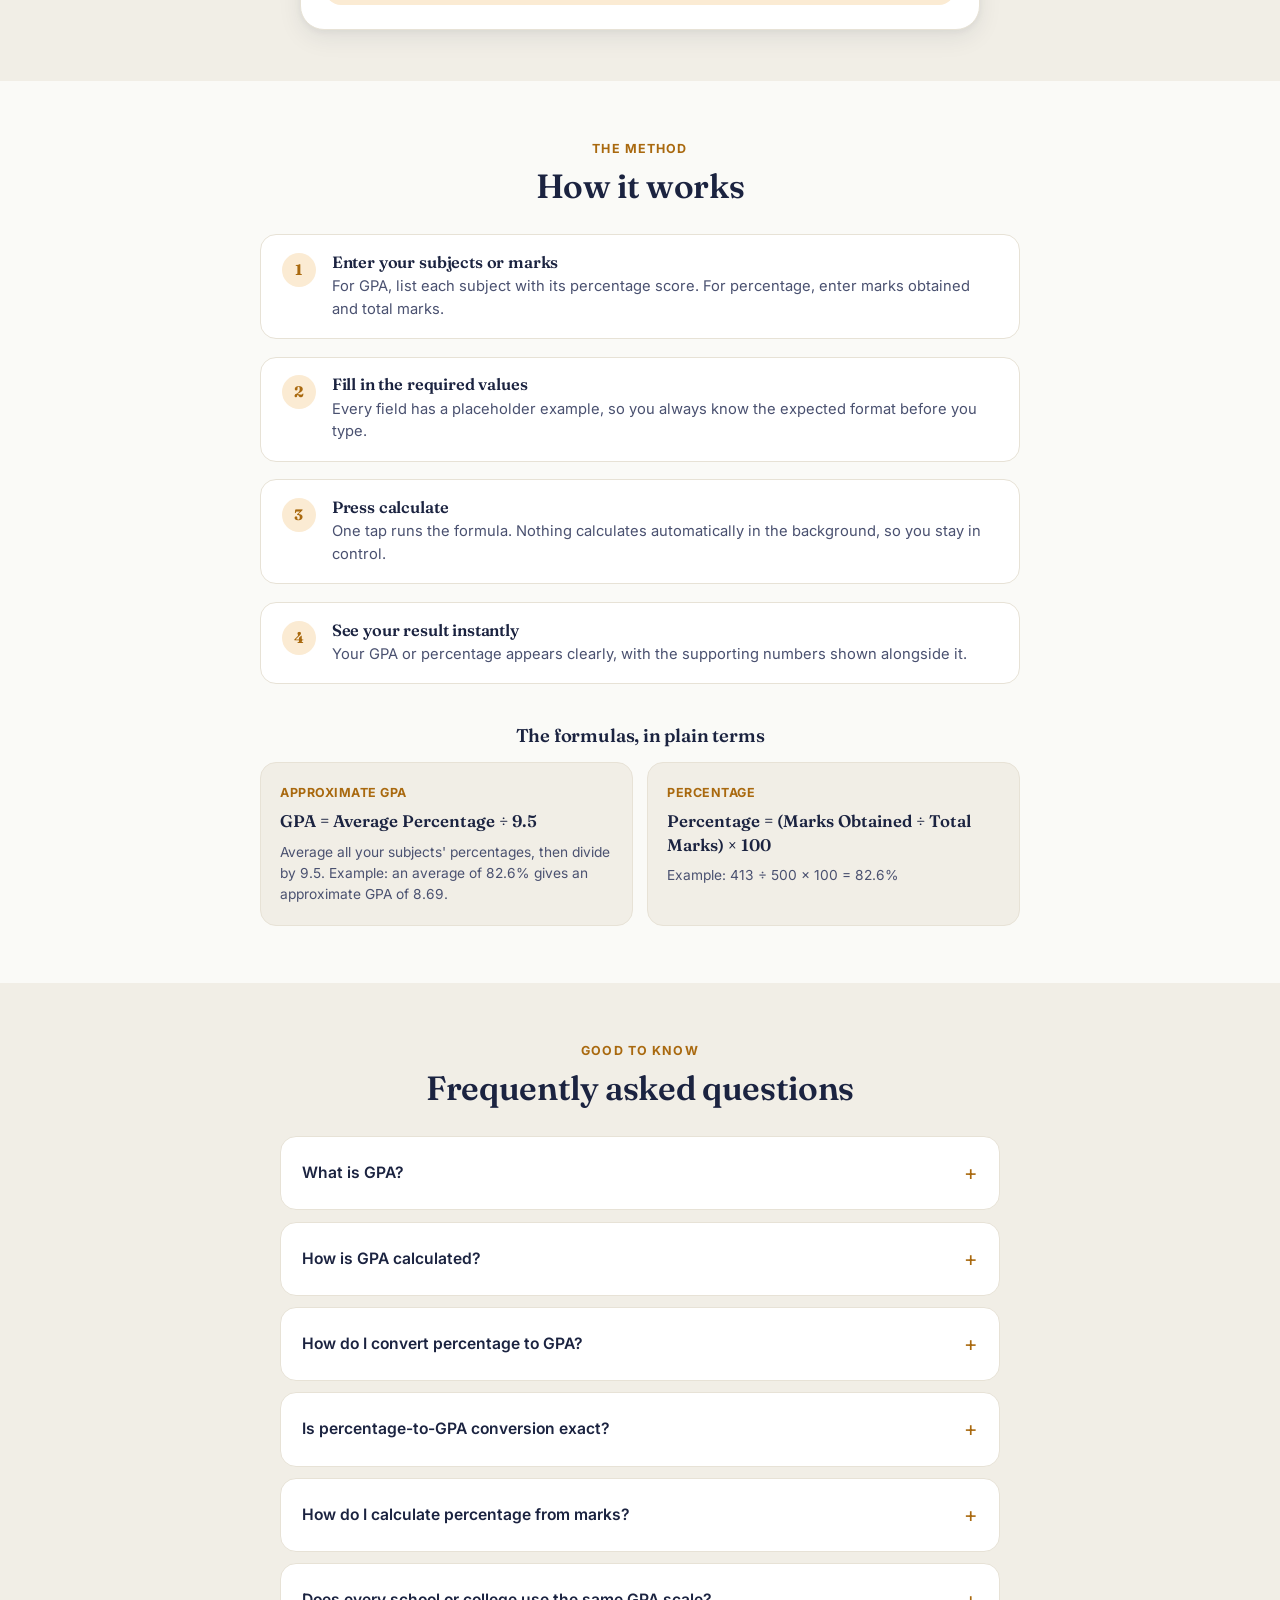
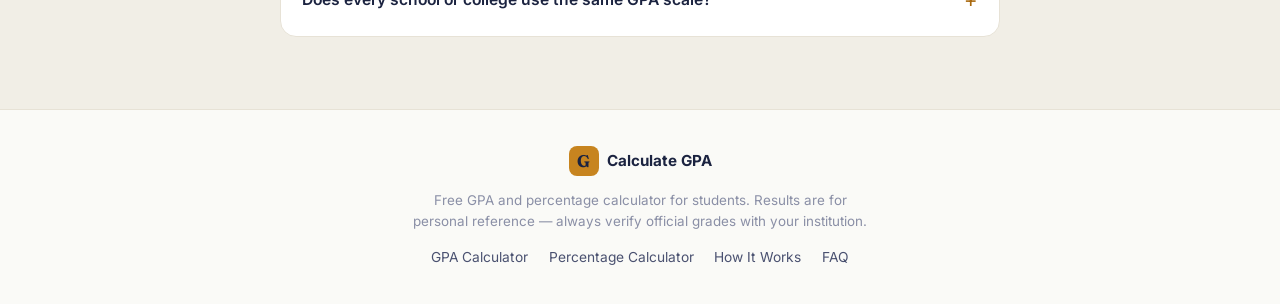
==== commit 5de07459: "Update index.html" ====
--- a/index.html
+++ b/index.html
@@ -7,20 +7,17 @@
   <meta name="description" content="Calculate an approximate GPA from your subjects' percentages, or find your percentage from marks obtained and total — instantly, free, no sign-up." />
   <meta name="keywords" content="GPA calculator, calculate GPA, percentage to GPA, GPA from percentage, percentage calculator, marks percentage calculator, approximate GPA calculator" />
   <meta name="author" content="Calculate GPA" />
-  <!-- Placeholder domain below — replace calculategpa.app with your real
-       domain once deployed (affects SEO canonical URL and social previews). -->
-  <link rel="canonical" href="https://calculategpa.app/" />
+  <meta name="robots" content="index, follow" />
+  <!-- Canonical URL for the GitHub Pages deployment. -->
+  <link rel="canonical" href="https://www-abubakar.github.io/GPA-Percentage-Calculator/" />
 
   <!-- Open Graph -->
   <meta property="og:type" content="website" />
   <meta property="og:title" content="Calculate GPA — Free GPA & Percentage Calculator" />
   <meta property="og:description" content="Calculate an approximate GPA from your subjects' percentages, or find your percentage from marks obtained and total — instantly and free." />
-  <meta property="og:url" content="https://calculategpa.app/" />
+  <meta property="og:url" content="https://www-abubakar.github.io/GPA-Percentage-Calculator/" />
   <meta property="og:site_name" content="Calculate GPA" />
-  <!-- og:image and twitter:image use a relative path here so this project works
-       out of the box on any host. Once deployed, consider switching these to an
-       absolute URL (e.g. https://yourdomain.com/og-image.png) — some platforms
-       (like older link-preview bots) require an absolute path to render previews. -->
+  <!-- Social preview image is kept relative so it works on this GitHub Pages path. -->
   <meta property="og:image" content="og-image.png" />
   <meta property="og:image:width" content="1200" />
   <meta property="og:image:height" content="630" />
@@ -32,8 +29,6 @@
   <meta name="theme-color" content="#1B2340" media="(prefers-color-scheme: dark)" />
   <meta name="theme-color" content="#FAFAF7" media="(prefers-color-scheme: light)" />
 
-<meta name="google-site-verification" content="77v5NJNTMeL6PAMxbau5lH5XI0t3CmDGJPpWb3Ew_7k" />
-
   <link rel="icon" href="data:image/svg+xml,%3Csvg xmlns='http://www.w3.org/2000/svg' viewBox='0 0 100 100'%3E%3Crect width='100' height='100' rx='22' fill='%23E8A33D'/%3E%3Ctext x='50' y='68' font-size='54' font-family='Georgia,serif' font-weight='700' fill='%231B2340' text-anchor='middle'%3EG%3C/text%3E%3C/svg%3E" />
 
   <link rel="preconnect" href="https://fonts.googleapis.com" />
@@ -47,7 +42,7 @@
     "@context": "https://schema.org",
     "@type": "WebApplication",
     "name": "Calculate GPA",
-    "url": "https://calculategpa.app/",
+    "url": "https://www-abubakar.github.io/GPA-Percentage-Calculator/",
     "applicationCategory": "EducationApplication",
     "operatingSystem": "Any",
     "offers": { "@type": "Offer", "price": "0", "priceCurrency": "USD" },
@@ -92,7 +87,6 @@
     ]
   }
   </script>
-
 </head>
 <body>
   <a class="skip-link" href="#main">Skip to content</a>
@@ -131,7 +125,7 @@
       <div class="hero-inner">
         <p class="eyebrow">For students, by the numbers</p>
         <h1>Calculate GPA</h1>
-        <p class="hero-sub">Calculate your GPA and percentage quickly and easily.</p>
+        <p class="hero-sub">Calculate your GPA and percentage quickly and easily. Use the free GPA calculator for an approximate GPA from subject percentages, or calculate percentage from marks.</p>
 
         <div class="hero-cards">
           <a href="#gpa-calculator" class="hero-card hero-card--gpa">
@@ -225,11 +219,11 @@
           <form id="pctForm" class="inline-form" novalidate>
             <div class="field">
               <label for="marksObtained">Marks obtained</label>
-              <input type="number" id="marksObtained" name="marksObtained" inputmode="decimal" step="0.01" min="0" placeholder="e.g. 495" required />
+              <input type="number" id="marksObtained" name="marksObtained" inputmode="decimal" step="0.01" min="0" placeholder="e.g. 413" required />
             </div>
             <div class="field">
               <label for="marksTotal">Total marks</label>
-              <input type="number" id="marksTotal" name="marksTotal" inputmode="decimal" step="0.01" min="0.01" placeholder="e.g. 600" required />
+              <input type="number" id="marksTotal" name="marksTotal" inputmode="decimal" step="0.01" min="0.01" placeholder="e.g. 500" required />
             </div>
             <button type="submit" class="btn btn--primary">Calculate Percentage</button>
           </form>
